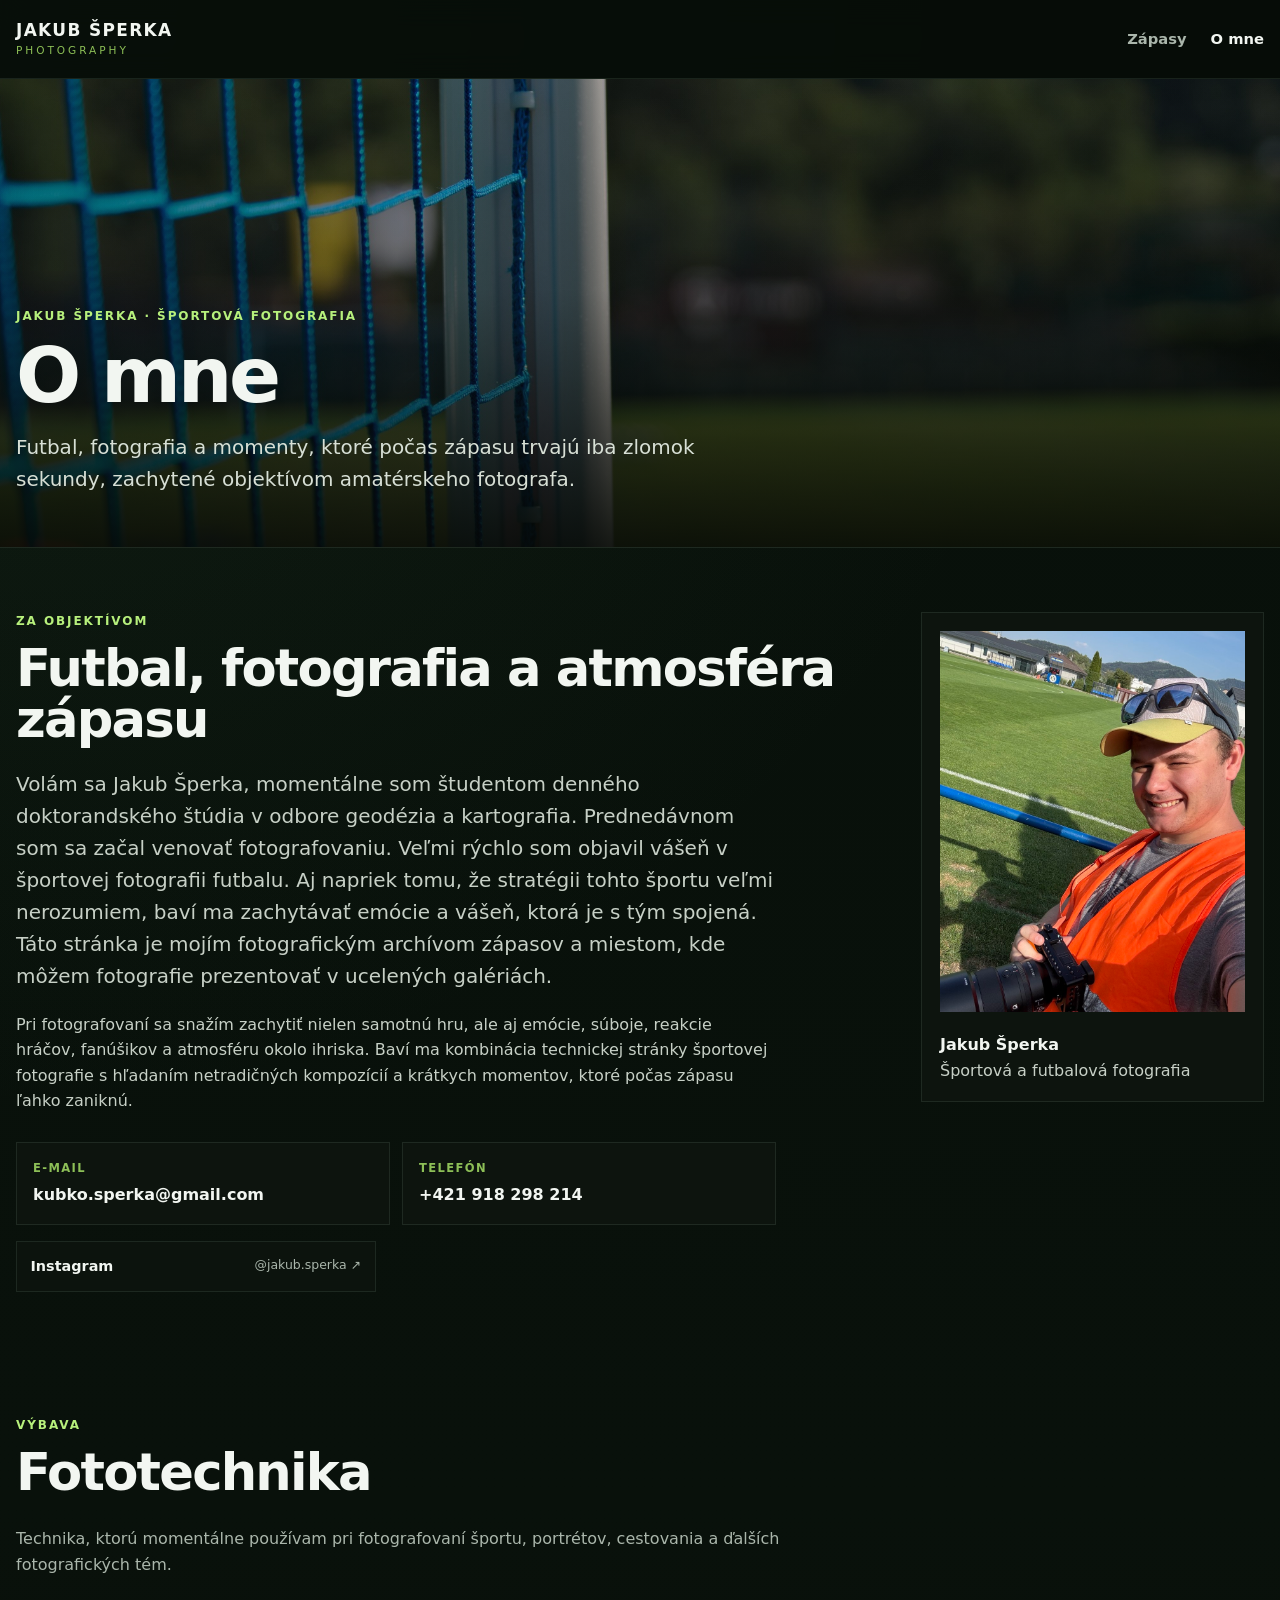
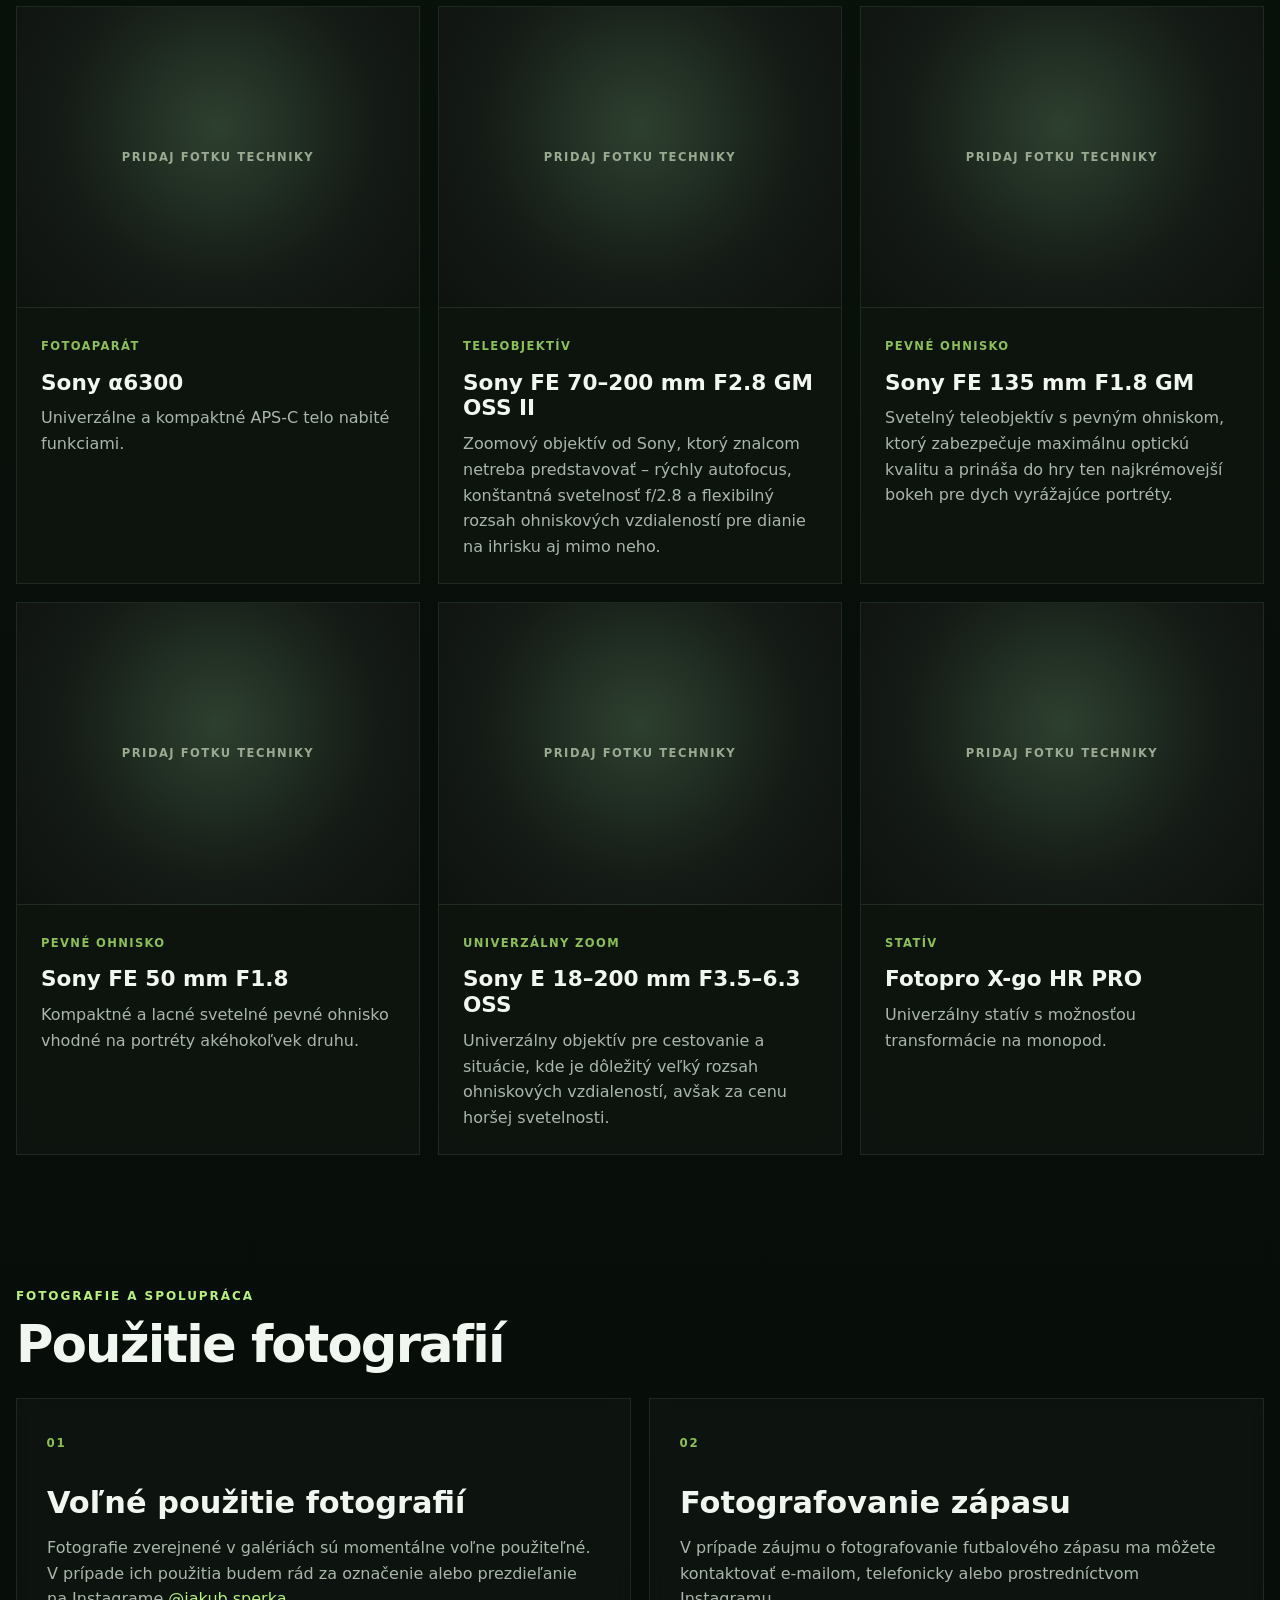
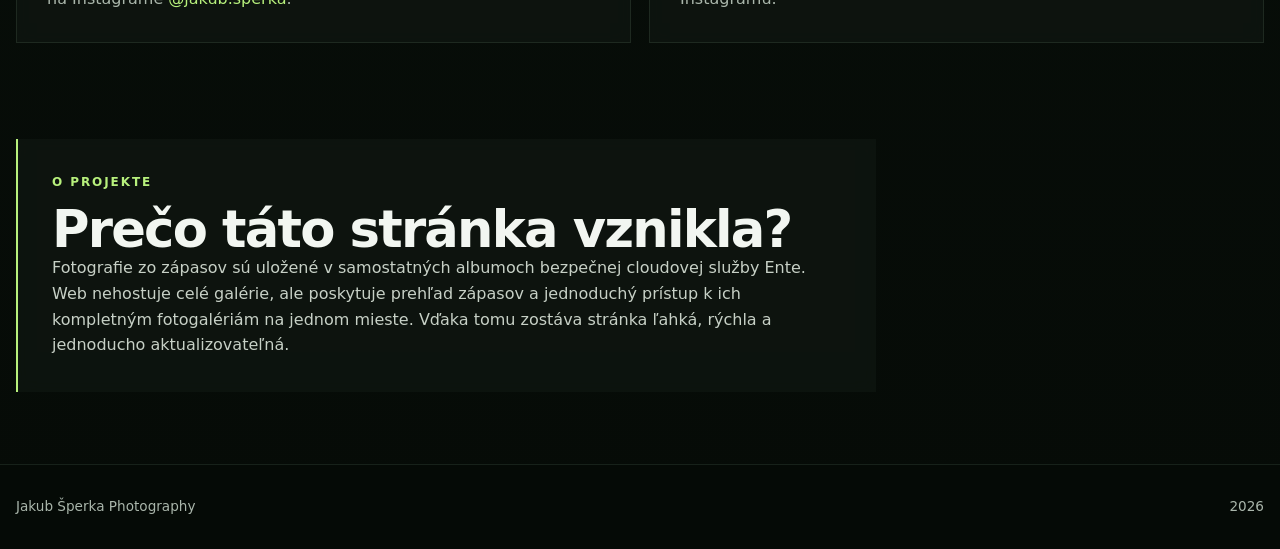
==== about.html @ 07f330fa "Add files via upload" ====
<!DOCTYPE html>
<html lang="sk">
<head>
  <meta charset="UTF-8">
  <meta name="viewport" content="width=device-width, initial-scale=1.0">
  <meta name="description" content="O Jakubovi Šperkovi, športovej fotografii a používanej fototechnike.">
  <title>O mne | Jakub Šperka Photography</title>
  <link rel="stylesheet" href="css/style.css">
</head>
<body>
  <header class="site-header">
    <div class="container nav-wrap">
      <a class="brand" href="index.html" aria-label="Jakub Šperka Photography">
        <span class="brand-main">JAKUB ŠPERKA</span>
        <span class="brand-sub">PHOTOGRAPHY</span>
      </a>

      <nav class="nav">
        <a href="index.html">Zápasy</a>
        <a href="about.html" class="active">O mne</a>
      </nav>
    </div>
  </header>

  <main>
    <section class="about-banner">
      <div class="about-banner-image"></div>
      <div class="about-banner-overlay">
        <div class="container about-banner-content">
          <p class="eyebrow">Jakub Šperka · športová fotografia</p>
          <h1>O mne</h1>
          <p class="hero-text">
            Futbal, fotografia a momenty, ktoré počas zápasu trvajú iba zlomok sekundy,
            zachytené objektívom amatérskeho fotografa.
          </p>
        </div>
      </div>
    </section>

    <section class="container about-content">
      <div class="about-hero">
        <div>
          <p class="eyebrow">Za objektívom</p>
          <h2>Futbal, fotografia a atmosféra zápasu</h2>

          <p class="lead">
            Volám sa Jakub Šperka, momentálne som študentom denného doktorandského štúdia
            v odbore geodézia a kartografia. Prednedávnom som sa začal venovať fotografovaniu.
            Veľmi rýchlo som objavil vášeň v športovej fotografii futbalu. Aj napriek tomu,
            že stratégii tohto športu veľmi nerozumiem, baví ma zachytávať emócie a vášeň,
            ktorá je s tým spojená. Táto stránka je mojím fotografickým archívom zápasov
            a miestom, kde môžem fotografie prezentovať v ucelených galériách.
          </p>

          <p>
            Pri fotografovaní sa snažím zachytiť nielen samotnú hru, ale aj emócie,
            súboje, reakcie hráčov, fanúšikov a atmosféru okolo ihriska. Baví ma
            kombinácia technickej stránky športovej fotografie s hľadaním netradičných
            kompozícií a krátkych momentov, ktoré počas zápasu ľahko zaniknú.
          </p>

          <div class="contact-actions">
            <a class="contact-item contact-link" href="mailto:kubko.sperka@gmail.com">
              <span class="contact-label">E-mail</span>
              <span class="contact-value">kubko.sperka@gmail.com</span>
            </a>

            <a class="contact-item contact-link" href="tel:+421918298214">
              <span class="contact-label">Telefón</span>
              <span class="contact-value">+421 918 298 214</span>
            </a>
          </div>

          <div class="social-links social-links-single" aria-label="Sociálne siete">
            <a href="https://www.instagram.com/jakub.sperka"
               class="social-link"
               target="_blank"
               rel="noopener noreferrer">
              Instagram
              <span>@jakub.sperka ↗</span>
            </a>
          </div>
        </div>

        <aside class="profile-card">
          <div class="profile-photo">
            <img src="images/profile/jakub-sperka.jpg" alt="Jakub Šperka" loading="lazy">
          </div>
          <div>
            <strong>Jakub Šperka</strong>
            <p>Športová a futbalová fotografia</p>
          </div>
        </aside>
      </div>
    </section>

    <section class="container about-section">
      <div class="section-heading">
        <div>
          <p class="eyebrow">Výbava</p>
          <h2>Fototechnika</h2>
        </div>
      </div>

      <p class="section-intro">
        Technika, ktorú momentálne používam pri fotografovaní športu,
        portrétov, cestovania a ďalších fotografických tém.
      </p>

      <div class="gear-grid">
        <article class="gear-card">
          <div class="gear-image">
            <img src="images/gear/sony-a6300.jpg" alt="Sony α6300" loading="lazy"
                 onerror="this.style.display='none'; this.nextElementSibling.hidden=false;">
            <span class="gear-image-placeholder" hidden>Pridaj fotku techniky</span>
          </div>
          <div class="gear-content">
            <span class="gear-type">Fotoaparát</span>
            <h3>Sony α6300</h3>
            <p>Univerzálne a kompaktné APS-C telo nabité funkciami.</p>
          </div>
        </article>

        <article class="gear-card">
          <div class="gear-image">
            <img src="images/gear/sony-70-200-gm2.jpg" alt="Sony FE 70–200 mm F2.8 GM OSS II" loading="lazy"
                 onerror="this.style.display='none'; this.nextElementSibling.hidden=false;">
            <span class="gear-image-placeholder" hidden>Pridaj fotku techniky</span>
          </div>
          <div class="gear-content">
            <span class="gear-type">Teleobjektív</span>
            <h3>Sony FE 70–200 mm F2.8 GM OSS II</h3>
            <p>
              Zoomový objektív od Sony, ktorý znalcom netreba predstavovať – rýchly autofocus,
              konštantná svetelnosť f/2.8 a flexibilný rozsah ohniskových vzdialeností
              pre dianie na ihrisku aj mimo neho.
            </p>
          </div>
        </article>

        <article class="gear-card">
          <div class="gear-image">
            <img src="images/gear/sony-135-gm.jpg" alt="Sony FE 135 mm F1.8 GM" loading="lazy"
                 onerror="this.style.display='none'; this.nextElementSibling.hidden=false;">
            <span class="gear-image-placeholder" hidden>Pridaj fotku techniky</span>
          </div>
          <div class="gear-content">
            <span class="gear-type">Pevné ohnisko</span>
            <h3>Sony FE 135 mm F1.8 GM</h3>
            <p>
              Svetelný teleobjektív s pevným ohniskom, ktorý zabezpečuje maximálnu optickú
              kvalitu a prináša do hry ten najkrémovejší bokeh pre dych vyrážajúce portréty.
            </p>
          </div>
        </article>

        <article class="gear-card">
          <div class="gear-image">
            <img src="images/gear/sony-50-f18.jpg" alt="Sony FE 50 mm F1.8" loading="lazy"
                 onerror="this.style.display='none'; this.nextElementSibling.hidden=false;">
            <span class="gear-image-placeholder" hidden>Pridaj fotku techniky</span>
          </div>
          <div class="gear-content">
            <span class="gear-type">Pevné ohnisko</span>
            <h3>Sony FE 50 mm F1.8</h3>
            <p>Kompaktné a lacné svetelné pevné ohnisko vhodné na portréty akéhokoľvek druhu.</p>
          </div>
        </article>

        <article class="gear-card">
          <div class="gear-image">
            <img src="images/gear/sony-18-200.jpg" alt="Sony E 18–200 mm F3.5–6.3 OSS" loading="lazy"
                 onerror="this.style.display='none'; this.nextElementSibling.hidden=false;">
            <span class="gear-image-placeholder" hidden>Pridaj fotku techniky</span>
          </div>
          <div class="gear-content">
            <span class="gear-type">Univerzálny zoom</span>
            <h3>Sony E 18–200 mm F3.5–6.3 OSS</h3>
            <p>
              Univerzálny objektív pre cestovanie a situácie, kde je dôležitý veľký rozsah
              ohniskových vzdialeností, avšak za cenu horšej svetelnosti.
            </p>
          </div>
        </article>

        <article class="gear-card">
          <div class="gear-image">
            <img src="images/gear/tripod.jpg" alt="Fotopro X-go HR PRO" loading="lazy"
                 onerror="this.style.display='none'; this.nextElementSibling.hidden=false;">
            <span class="gear-image-placeholder" hidden>Pridaj fotku techniky</span>
          </div>
          <div class="gear-content">
            <span class="gear-type">Statív</span>
            <h3>Fotopro X-go HR PRO</h3>
            <p>Univerzálny statív s možnosťou transformácie na monopod.</p>
          </div>
        </article>
      </div>
    </section>

    <section class="container about-section">
      <div class="section-heading">
        <div>
          <p class="eyebrow">Fotografie a spolupráca</p>
          <h2>Použitie fotografií</h2>
        </div>
      </div>

      <div class="info-grid">
        <article class="info-card">
          <span class="info-number">01</span>
          <h3>Voľné použitie fotografií</h3>
          <p>
            Fotografie zverejnené v galériách sú momentálne voľne použiteľné.
            V prípade ich použitia budem rád za označenie alebo prezdieľanie
            na Instagrame <a href="https://www.instagram.com/jakub.sperka"
            target="_blank" rel="noopener noreferrer">@jakub.sperka</a>.
          </p>
        </article>

        <article class="info-card">
          <span class="info-number">02</span>
          <h3>Fotografovanie zápasu</h3>
          <p>
            V prípade záujmu o fotografovanie futbalového zápasu ma môžete
            kontaktovať e-mailom, telefonicky alebo prostredníctvom Instagramu.
          </p>
        </article>
      </div>
    </section>

    <section class="container about-section">
      <div class="text-panel">
        <p class="eyebrow">O projekte</p>
        <h2>Prečo táto stránka vznikla?</h2>
        <p>
          Fotografie zo zápasov sú uložené v samostatných albumoch bezpečnej cloudovej
          služby Ente. Web nehostuje celé galérie, ale poskytuje prehľad zápasov
          a jednoduchý prístup k ich kompletným fotogalériám na jednom mieste.
          Vďaka tomu zostáva stránka ľahká, rýchla a jednoducho aktualizovateľná.
        </p>
      </div>
    </section>
  </main>

  <footer class="site-footer">
    <div class="container footer-inner">
      <span>Jakub Šperka Photography</span>
      <span id="footer-year"></span>
    </div>
  </footer>

  <script>
    document.getElementById("footer-year").textContent = new Date().getFullYear();
  </script>
</body>
</html>
---- css/style.css ----
* {
  box-sizing: border-box;
}

:root {
  --bg: #08100a;
  --bg-deep: #060b07;
  --panel: rgba(14, 21, 16, 0.86);
  --panel-2: rgba(20, 29, 22, 0.92);
  --text: #f2f6f1;
  --muted: #aab6ab;
  --line: rgba(110, 138, 115, 0.18);
  --accent: #b7f07c;
  --accent-soft: #8dbf57;
  --accent-deep: #6f9348;
  --max-width: 1320px;
}

html {
  scroll-behavior: smooth;
}

body {
  margin: 0;
  background:
    radial-gradient(circle at top left, rgba(61, 108, 73, 0.16), transparent 28%),
    linear-gradient(180deg, var(--bg) 0%, #09110b 40%, var(--bg-deep) 100%);
  color: var(--text);
  font-family: Inter, ui-sans-serif, system-ui, -apple-system, BlinkMacSystemFont, "Segoe UI", sans-serif;
  line-height: 1.6;
  overflow-x: hidden;
}

a {
  color: inherit;
}

img {
  max-width: 100%;
  display: block;
}

code {
  padding: 0.08em 0.35em;
  border: 1px solid var(--line);
  border-radius: 4px;
  background: var(--panel-2);
  color: #deebdd;
}

.container {
  width: min(calc(100% - 32px), var(--max-width));
  margin-inline: auto;
}

.site-header {
  position: sticky;
  top: 0;
  z-index: 30;
  background: rgba(7, 12, 8, 0.84);
  backdrop-filter: blur(14px);
  border-bottom: 1px solid var(--line);
}

.nav-wrap {
  min-height: 78px;
  display: flex;
  align-items: center;
  justify-content: space-between;
  gap: 24px;
}

.brand {
  display: inline-flex;
  flex-direction: column;
  text-decoration: none;
  line-height: 1;
}

.brand-main {
  font-weight: 800;
  font-size: 1.06rem;
  letter-spacing: 0.08em;
}

.brand-sub {
  margin-top: 6px;
  color: var(--accent-soft);
  font-size: 0.66rem;
  letter-spacing: 0.28em;
}

.nav {
  display: flex;
  gap: 24px;
}

.nav a {
  color: var(--muted);
  text-decoration: none;
  font-size: 0.92rem;
  font-weight: 600;
}

.nav a:hover,
.nav a.active {
  color: var(--text);
}

.hero-banner {
  position: relative;
  width: 100%;
  min-height: clamp(430px, 66vh, 760px);
  overflow: hidden;
  border-bottom: 1px solid var(--line);
  background: #0c130d;
}

.hero-banner-image {
  position: absolute;
  inset: 0;
  background-image:
    linear-gradient(180deg, rgba(6, 11, 7, 0.35), rgba(6, 11, 7, 0.35)),
    url("../images/site/hero-football.jpg");
  background-size: cover;
  background-position: center center;
  transform: scale(1.02);
}

.hero-banner-overlay {
  position: relative;
  z-index: 1;
  min-height: clamp(430px, 66vh, 760px);
  display: flex;
  align-items: end;
  background:
    linear-gradient(180deg, rgba(5, 8, 5, 0.12) 0%, rgba(5, 8, 5, 0.25) 44%, rgba(5, 8, 5, 0.88) 100%);
}

.hero-banner-content {
  padding: 90px 0 64px;
}

.eyebrow {
  margin: 0 0 12px;
  color: var(--accent);
  text-transform: uppercase;
  letter-spacing: 0.16em;
  font-size: 0.75rem;
  font-weight: 700;
}

h1,
h2,
h3,
p {
  margin-top: 0;
}

h1 {
  margin-bottom: 22px;
  font-size: clamp(2.8rem, 6vw, 6.5rem);
  line-height: 0.98;
  letter-spacing: -0.045em;
}

h2 {
  margin-bottom: 0;
  font-size: clamp(2rem, 4vw, 3.5rem);
  line-height: 1;
  letter-spacing: -0.035em;
}

h3 {
  margin-bottom: 10px;
  font-size: 1.35rem;
  line-height: 1.2;
}

.hero-text,
.lead {
  max-width: 760px;
  color: #d7dfd5;
  font-size: clamp(1.05rem, 2vw, 1.25rem);
}

.matches-section {
  padding-top: 24px;
}

.section-heading {
  margin: 36px 0 28px;
  display: flex;
  align-items: end;
  justify-content: space-between;
  gap: 24px;
}

.section-intro {
  max-width: 780px;
  margin-bottom: 28px;
  color: var(--muted);
}

.filters {
  margin-bottom: 18px;
  padding: 18px;
  display: grid;
  grid-template-columns: repeat(3, minmax(0, 1fr)) auto;
  gap: 12px;
  align-items: end;
  border: 1px solid var(--line);
  background: var(--panel);
  backdrop-filter: blur(8px);
}

.filter-field {
  display: grid;
  gap: 7px;
  color: var(--muted);
  font-size: 0.78rem;
  font-weight: 600;
}

.filter-field select {
  width: 100%;
  min-width: 0;
  padding: 11px 12px;
  border: 1px solid var(--line);
  border-radius: 6px;
  background: rgba(9, 14, 10, 0.85);
  color: var(--text);
}

.filter-reset {
  min-height: 44px;
  padding: 10px 16px;
  border: 1px solid rgba(183, 240, 124, 0.20);
  border-radius: 6px;
  background: rgba(183, 240, 124, 0.06);
  color: var(--text);
  cursor: pointer;
  font-weight: 700;
}

.filter-reset:hover {
  background: rgba(183, 240, 124, 0.12);
}

.results-meta {
  min-height: 26px;
  margin-bottom: 12px;
  color: var(--muted);
  font-size: 0.84rem;
}

.matches-grid {
  display: grid;
  grid-template-columns: repeat(2, minmax(0, 1fr));
  gap: 28px;
  padding-bottom: 72px;
}

.match-card {
  overflow: hidden;
  background: var(--panel);
  border: 1px solid var(--line);
  backdrop-filter: blur(8px);
  box-shadow: 0 10px 32px rgba(0, 0, 0, 0.14);
}

.match-cover {
  position: relative;
  aspect-ratio: 16 / 9;
  overflow: hidden;
  background:
    linear-gradient(145deg, rgba(183,240,124,0.08), rgba(255,255,255,0)),
    #141b15;
}

.match-cover::after {
  content: "";
  position: absolute;
  inset: auto 0 0 0;
  height: 40%;
  background: linear-gradient(180deg, rgba(5, 8, 5, 0), rgba(5, 8, 5, 0.30));
}

.match-cover img {
  width: 100%;
  height: 100%;
  object-fit: cover;
  transition: transform 300ms ease;
}

.match-card:hover .match-cover img {
  transform: scale(1.02);
}

.cover-fallback {
  width: 100%;
  height: 100%;
  display: grid;
  place-items: center;
  color: #7b8c7a;
  font-size: 0.8rem;
  letter-spacing: 0.16em;
  text-transform: uppercase;
}

.match-card-body {
  padding: 22px;
}

.match-card-topline {
  margin-bottom: 8px;
  display: flex;
  flex-wrap: wrap;
  gap: 8px 14px;
  color: var(--accent-soft);
  font-size: 0.8rem;
  text-transform: uppercase;
  letter-spacing: 0.08em;
}

.match-card h3 {
  font-size: clamp(1.35rem, 2.5vw, 2rem);
}

.match-score {
  color: #dfebd6;
}

.match-button {
  margin-top: 14px;
  display: inline-flex;
  align-items: center;
  gap: 8px;
  color: var(--accent);
  text-decoration: none;
  font-weight: 700;
}

.match-button:hover {
  text-decoration: underline;
}

.empty-state {
  padding: 40px 0 80px;
  color: var(--muted);
}

.match-page {
  min-height: calc(100vh - 160px);
}

.match-header {
  padding: 64px 0 34px;
}

.back-link {
  display: inline-block;
  margin-bottom: 34px;
  color: var(--muted);
  text-decoration: none;
}

.back-link:hover {
  color: var(--text);
}

.match-meta {
  margin-bottom: 10px;
  color: var(--accent-soft);
  text-transform: uppercase;
  letter-spacing: 0.12em;
  font-size: 0.78rem;
  font-weight: 700;
}

.match-header h1 {
  max-width: 1050px;
  font-size: clamp(2.3rem, 6vw, 5.2rem);
}

.match-details {
  color: var(--muted);
}

.gallery-wrap {
  margin-bottom: 72px;
  width: 100%;
  height: min(78vh, 900px);
  min-height: 600px;
  overflow: hidden;
  border: 1px solid var(--line);
  background: var(--panel);
  backdrop-filter: blur(8px);
}

.gallery-wrap iframe {
  width: 100%;
  height: 100%;
  border: 0;
}


.about-banner {
  position: relative;
  width: 100%;
  min-height: clamp(360px, 52vh, 620px);
  overflow: hidden;
  border-bottom: 1px solid var(--line);
  background: #0c130d;
}

.about-banner-image {
  position: absolute;
  inset: 0;
  background-image:
    linear-gradient(180deg, rgba(6, 11, 7, 0.28), rgba(6, 11, 7, 0.36)),
    url("../images/site/bg-goal.jpg");
  background-size: cover;
  background-position: center 46%;
  transform: scale(1.01);
}

.about-banner-overlay {
  position: relative;
  z-index: 1;
  min-height: clamp(360px, 52vh, 620px);
  display: flex;
  align-items: end;
  background:
    linear-gradient(
      180deg,
      rgba(5, 8, 5, 0.06) 0%,
      rgba(5, 8, 5, 0.20) 45%,
      rgba(5, 8, 5, 0.88) 100%
    );
}

.about-banner-content {
  padding: 72px 0 52px;
}

.about-banner-content h1 {
  max-width: 900px;
  margin-bottom: 18px;
}

.about-banner-content .hero-text {
  max-width: 720px;
  margin-bottom: 0;
}

.about-content {
  padding-top: 64px;
}

.about-hero {
  padding: 0 0 64px;
  display: grid;
  grid-template-columns: minmax(0, 1.7fr) minmax(280px, 0.7fr);
  gap: 72px;
  align-items: start;
}

.about-hero h1 {
  max-width: 950px;
}

.about-hero h2 {
  margin-bottom: 22px;
}

.about-hero p:not(.eyebrow) {
  max-width: 760px;
  color: #c7d0c6;
}

.profile-card {
  padding: 18px;
  border: 1px solid var(--line);
  background: var(--panel);
  backdrop-filter: blur(8px);
}

.profile-photo {
  position: relative;
  margin-bottom: 20px;
  aspect-ratio: 4 / 5;
  overflow: hidden;
  background: var(--panel-2);
}

.profile-photo img {
  width: 100%;
  height: 100%;
  object-fit: cover;
  object-position: center 46%;
}

.profile-placeholder {
  width: 100%;
  height: 100%;
  display: grid;
  place-items: center;
  color: #7d897c;
  font-size: 3rem;
  font-weight: 800;
  letter-spacing: -0.05em;
}

.profile-card p {
  margin-bottom: 0;
  color: var(--muted);
}

.contact-actions {
  margin: 28px 0 16px;
  display: grid;
  grid-template-columns: repeat(2, minmax(0, 1fr));
  gap: 12px;
  max-width: 760px;
}

.contact-item {
  padding: 16px;
  border: 1px solid var(--line);
  background: var(--panel);
  backdrop-filter: blur(8px);
}

.contact-label,
.contact-value {
  display: block;
}

.contact-label {
  margin-bottom: 5px;
  color: var(--accent-soft);
  font-size: 0.72rem;
  text-transform: uppercase;
  letter-spacing: 0.12em;
  font-weight: 700;
}

.contact-value {
  font-weight: 700;
}

.social-links {
  max-width: 760px;
  display: grid;
  grid-template-columns: repeat(3, minmax(0, 1fr));
  gap: 10px;
}

.social-link {
  padding: 13px 14px;
  display: flex;
  justify-content: space-between;
  gap: 10px;
  border: 1px solid var(--line);
  background: rgba(14, 21, 16, 0.74);
  color: var(--text);
  text-decoration: none;
  font-weight: 700;
  font-size: 0.9rem;
  backdrop-filter: blur(8px);
}

.social-link span {
  color: var(--muted);
  font-size: 0.78rem;
  font-weight: 500;
}

.social-link:hover {
  background: rgba(18, 28, 20, 0.9);
}

.placeholder-link {
  cursor: default;
}

.about-section {
  padding: 24px 0 72px;
}

.gear-grid {
  display: grid;
  grid-template-columns: repeat(3, minmax(0, 1fr));
  gap: 18px;
}

.gear-card {
  overflow: hidden;
  border: 1px solid var(--line);
  background: var(--panel);
  backdrop-filter: blur(8px);
}

.gear-image {
  position: relative;
  aspect-ratio: 4 / 3;
  display: grid;
  place-items: center;
  overflow: hidden;
  background:
    radial-gradient(circle at 50% 40%, rgba(48, 68, 50, 0.92) 0, rgba(20, 26, 21, 1) 60%, rgba(14, 18, 15, 1) 100%);
  border-bottom: 1px solid var(--line);
}

.gear-image img {
  width: 100%;
  height: 100%;
  object-fit: cover;
}

.gear-image-placeholder {
  padding: 20px;
  color: #9aaa92;
  text-align: center;
  text-transform: uppercase;
  letter-spacing: 0.13em;
  font-size: 0.72rem;
  font-weight: 700;
}

.gear-content {
  padding: 24px;
}

.gear-card p {
  margin-bottom: 0;
  color: var(--muted);
}

.gear-type {
  display: inline-block;
  margin-bottom: 14px;
  color: var(--accent-soft);
  text-transform: uppercase;
  letter-spacing: 0.12em;
  font-size: 0.72rem;
  font-weight: 700;
}

.text-panel {
  max-width: 860px;
  padding: 34px;
  border-left: 2px solid var(--accent);
  background: var(--panel);
  backdrop-filter: blur(8px);
}

.text-panel p:last-child {
  margin-bottom: 0;
  color: #c7d0c6;
}

.site-footer {
  border-top: 1px solid var(--line);
  color: var(--muted);
  font-size: 0.85rem;
  background: rgba(6, 10, 7, 0.6);
  backdrop-filter: blur(8px);
}

.footer-inner {
  min-height: 84px;
  display: flex;
  justify-content: space-between;
  align-items: center;
  gap: 20px;
}

@media (max-width: 1050px) {
  .filters {
    grid-template-columns: repeat(2, minmax(0, 1fr));
  }

  .gear-grid {
    grid-template-columns: repeat(2, minmax(0, 1fr));
  }
}

@media (max-width: 820px) {
  .about-banner-content {
    padding: 58px 0 42px;
  }

  .about-banner-image {
    background-position: 42% center;
  }
  .matches-grid,
  .about-hero {
    grid-template-columns: 1fr;
  }

  .about-hero {
    gap: 36px;
  }

  .profile-card {
    max-width: 420px;
  }

  .gallery-wrap {
    min-height: 520px;
    height: 72vh;
  }

  .social-links {
    grid-template-columns: 1fr;
  }

  .hero-banner-content {
    padding: 72px 0 50px;
  }
}

@media (max-width: 620px) {
  .filters,
  .gear-grid,
  .contact-actions {
    grid-template-columns: 1fr;
  }
}

@media (max-width: 560px) {
  .about-banner,
  .about-banner-overlay {
    min-height: 360px;
  }

  .about-banner-content {
    padding: 48px 0 36px;
  }
  .container {
    width: min(calc(100% - 24px), var(--max-width));
  }

  .nav-wrap {
    min-height: 68px;
  }

  .brand-main {
    font-size: 0.86rem;
  }

  .brand-sub {
    font-size: 0.56rem;
  }

  .nav {
    gap: 14px;
  }

  .section-heading {
    align-items: stretch;
    flex-direction: column;
  }

  .matches-grid {
    gap: 18px;
  }

  .match-card-body,
  .gear-content,
  .text-panel {
    padding: 20px;
  }

  .gallery-wrap {
    min-height: 440px;
  }

  .hero-banner {
    min-height: 400px;
  }

  .hero-banner-overlay {
    min-height: 400px;
  }

  h1 {
    font-size: clamp(2.4rem, 12vw, 4rem);
  }
}


.contact-link {
  color: inherit;
  text-decoration: none;
  transition: border-color 160ms ease, background 160ms ease, transform 160ms ease;
}

.contact-link:hover {
  border-color: rgba(183, 240, 124, 0.34);
  background: rgba(183, 240, 124, 0.06);
  transform: translateY(-1px);
}

.social-links-single {
  grid-template-columns: minmax(0, 360px);
}

.info-grid {
  display: grid;
  grid-template-columns: repeat(2, minmax(0, 1fr));
  gap: 18px;
}

.info-card {
  position: relative;
  padding: 30px;
  overflow: hidden;
  border: 1px solid var(--line);
  background: var(--panel);
  backdrop-filter: blur(8px);
}

.info-card h3 {
  max-width: 460px;
  margin-bottom: 14px;
  font-size: clamp(1.35rem, 2.4vw, 1.9rem);
}

.info-card p {
  max-width: 620px;
  margin-bottom: 0;
  color: var(--muted);
}

.info-card a {
  color: var(--accent);
  text-decoration: none;
}

.info-card a:hover {
  text-decoration: underline;
}

.info-number {
  display: inline-block;
  margin-bottom: 32px;
  color: var(--accent-soft);
  font-size: 0.74rem;
  font-weight: 800;
  letter-spacing: 0.14em;
}

@media (max-width: 720px) {
  .info-grid {
    grid-template-columns: 1fr;
  }
}
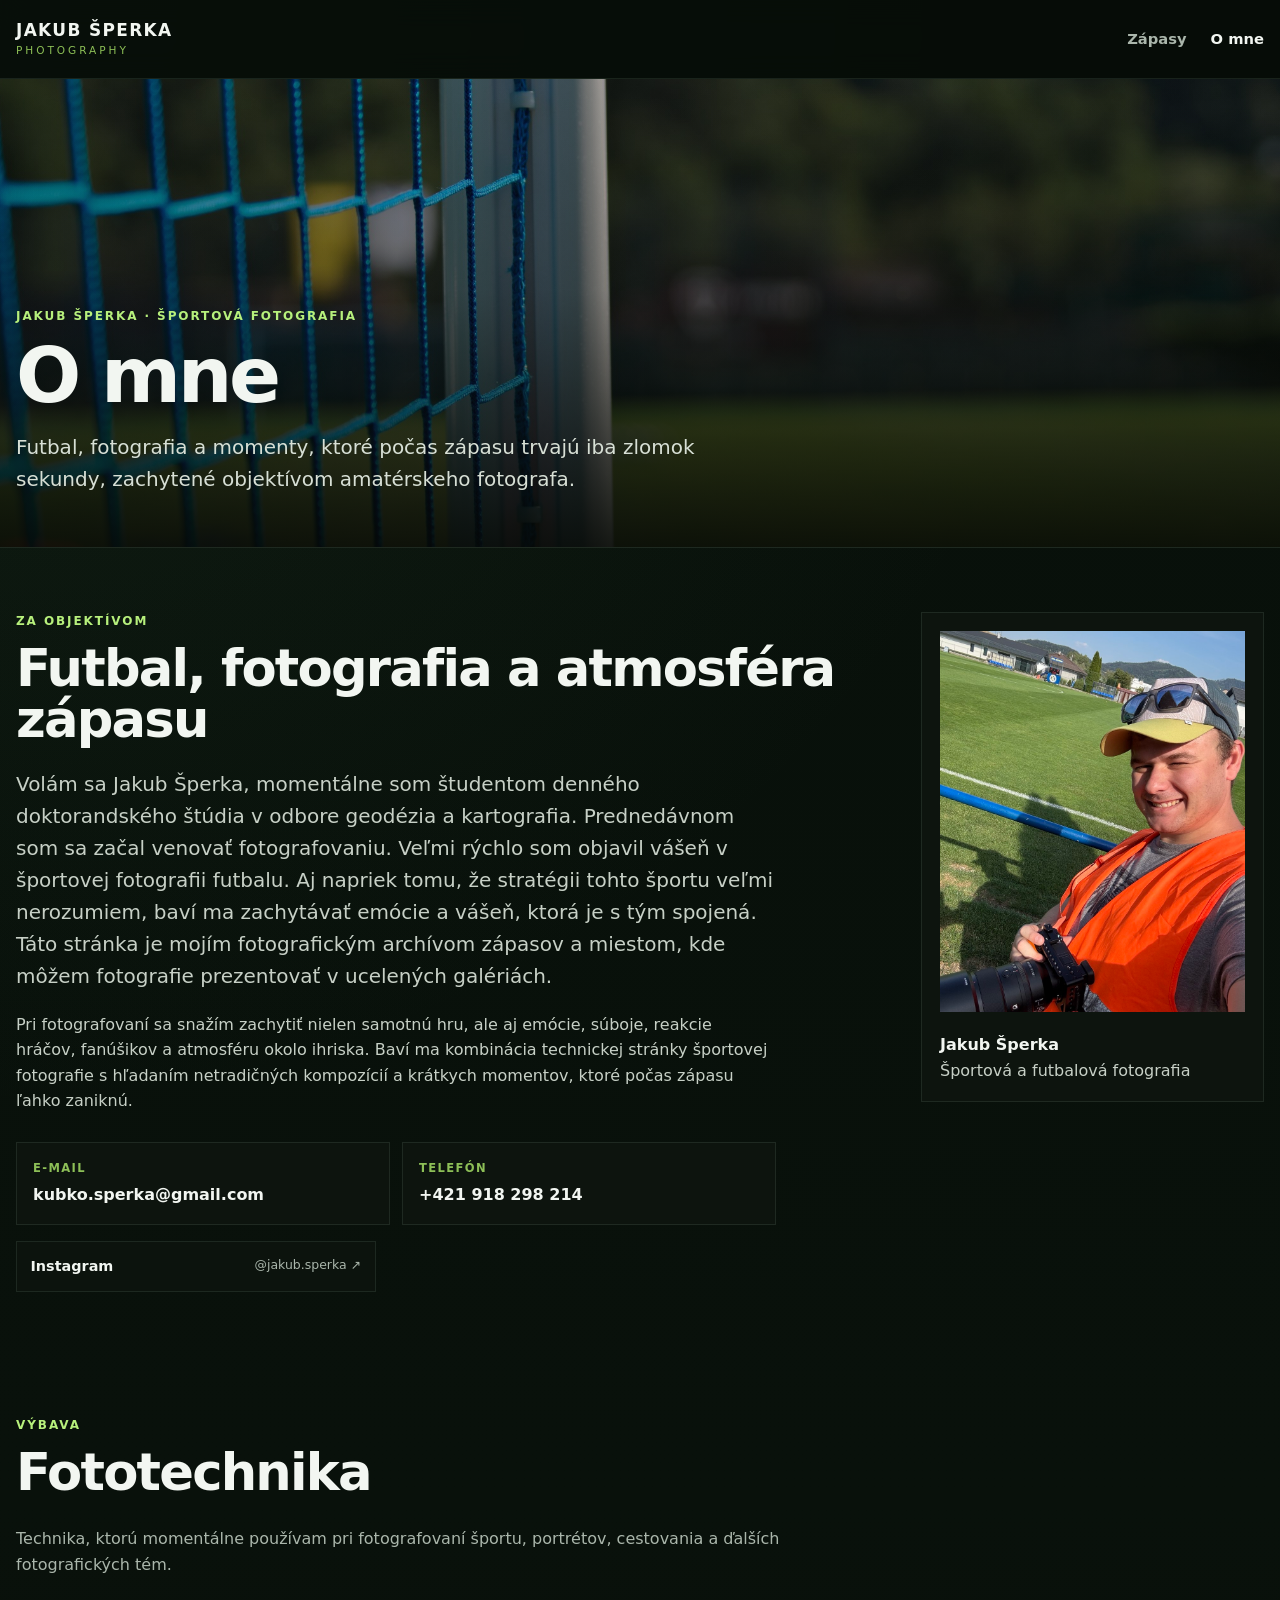
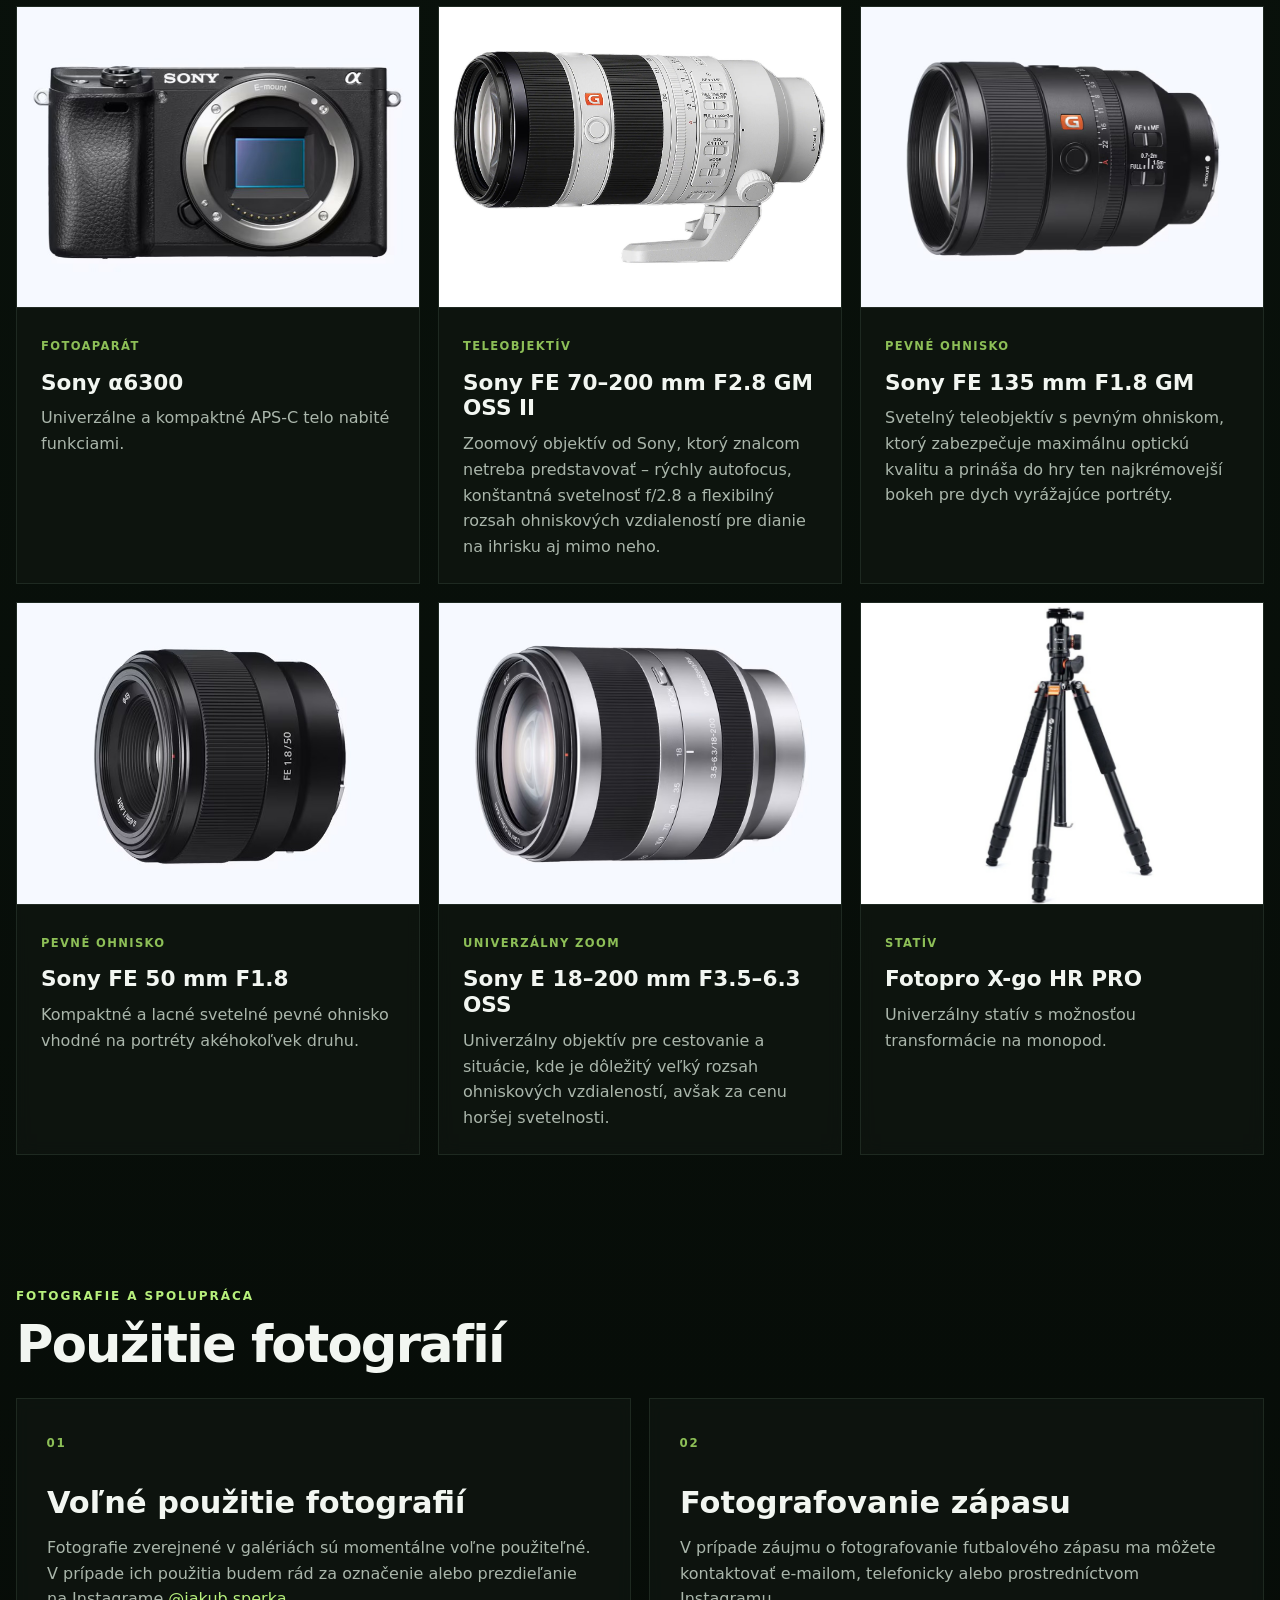
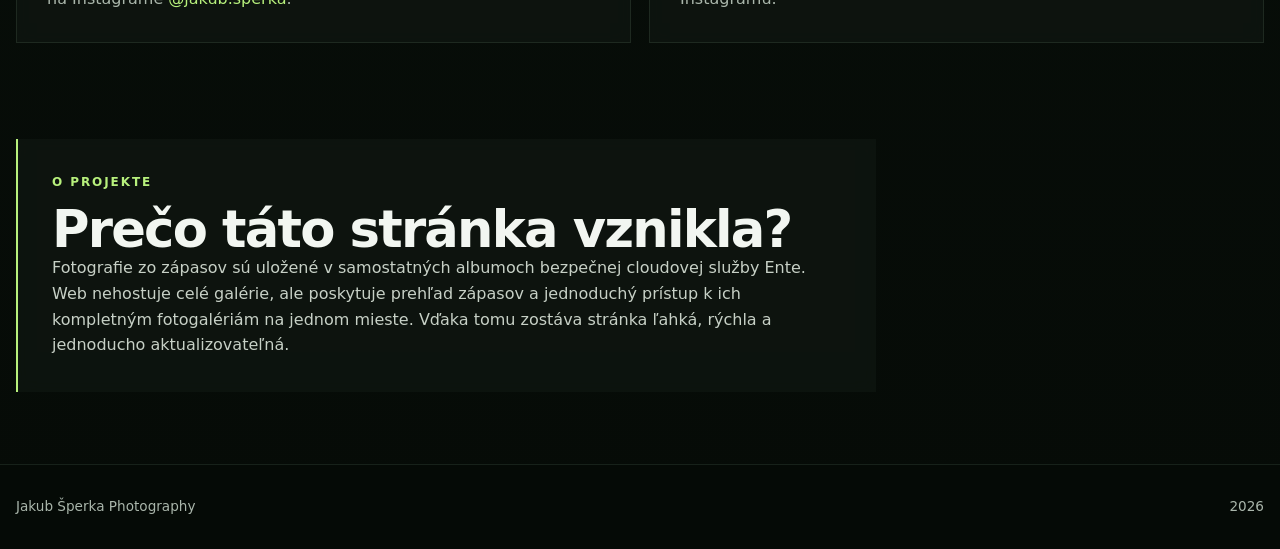
==== commit 7503a21d: "Add files via upload" ====
--- a/about.html
+++ b/about.html
@@ -5,6 +5,10 @@
   <meta name="viewport" content="width=device-width, initial-scale=1.0">
   <meta name="description" content="O Jakubovi Šperkovi, športovej fotografii a používanej fototechnike.">
   <title>O mne | Jakub Šperka Photography</title>
+  <link rel="icon" type="image/png" sizes="32x32" href="images/favicon/favicon-32x32.png">
+  <link rel="icon" type="image/png" sizes="16x16" href="images/favicon/favicon-16x16.png">
+  <link rel="apple-touch-icon" sizes="180x180" href="images/favicon/apple-touch-icon.png">
+  <link rel="shortcut icon" href="images/favicon/favicon.ico">
   <link rel="stylesheet" href="css/style.css">
 </head>
 <body>
--- a/css/style.css
+++ b/css/style.css
@@ -385,6 +385,76 @@
 
 .match-details {
   color: var(--muted);
+}
+
+
+.gallery-actions {
+  margin: 0 0 18px;
+  padding: 18px 20px;
+  display: flex;
+  align-items: center;
+  justify-content: space-between;
+  gap: 24px;
+  border: 1px solid var(--line);
+  background: var(--panel);
+  backdrop-filter: blur(8px);
+}
+
+.gallery-actions-copy {
+  min-width: 0;
+}
+
+.gallery-actions-label {
+  display: block;
+  margin-bottom: 4px;
+  color: var(--accent-soft);
+  font-size: 0.72rem;
+  font-weight: 800;
+  letter-spacing: 0.12em;
+  text-transform: uppercase;
+}
+
+.gallery-actions-copy p {
+  max-width: 760px;
+  margin: 0;
+  color: var(--muted);
+  font-size: 0.92rem;
+}
+
+.ente-album-button {
+  flex: 0 0 auto;
+  padding: 12px 17px;
+  border: 1px solid rgba(183, 240, 124, 0.30);
+  border-radius: 6px;
+  background: rgba(183, 240, 124, 0.10);
+  color: var(--accent);
+  text-decoration: none;
+  font-size: 0.9rem;
+  font-weight: 800;
+  white-space: nowrap;
+  transition:
+    background 160ms ease,
+    border-color 160ms ease,
+    transform 160ms ease;
+}
+
+.ente-album-button:hover {
+  background: rgba(183, 240, 124, 0.17);
+  border-color: rgba(183, 240, 124, 0.46);
+  transform: translateY(-1px);
+}
+
+@media (max-width: 700px) {
+  .gallery-actions {
+    align-items: stretch;
+    flex-direction: column;
+    gap: 14px;
+  }
+
+  .ente-album-button {
+    width: 100%;
+    text-align: center;
+  }
 }
 
 .gallery-wrap {
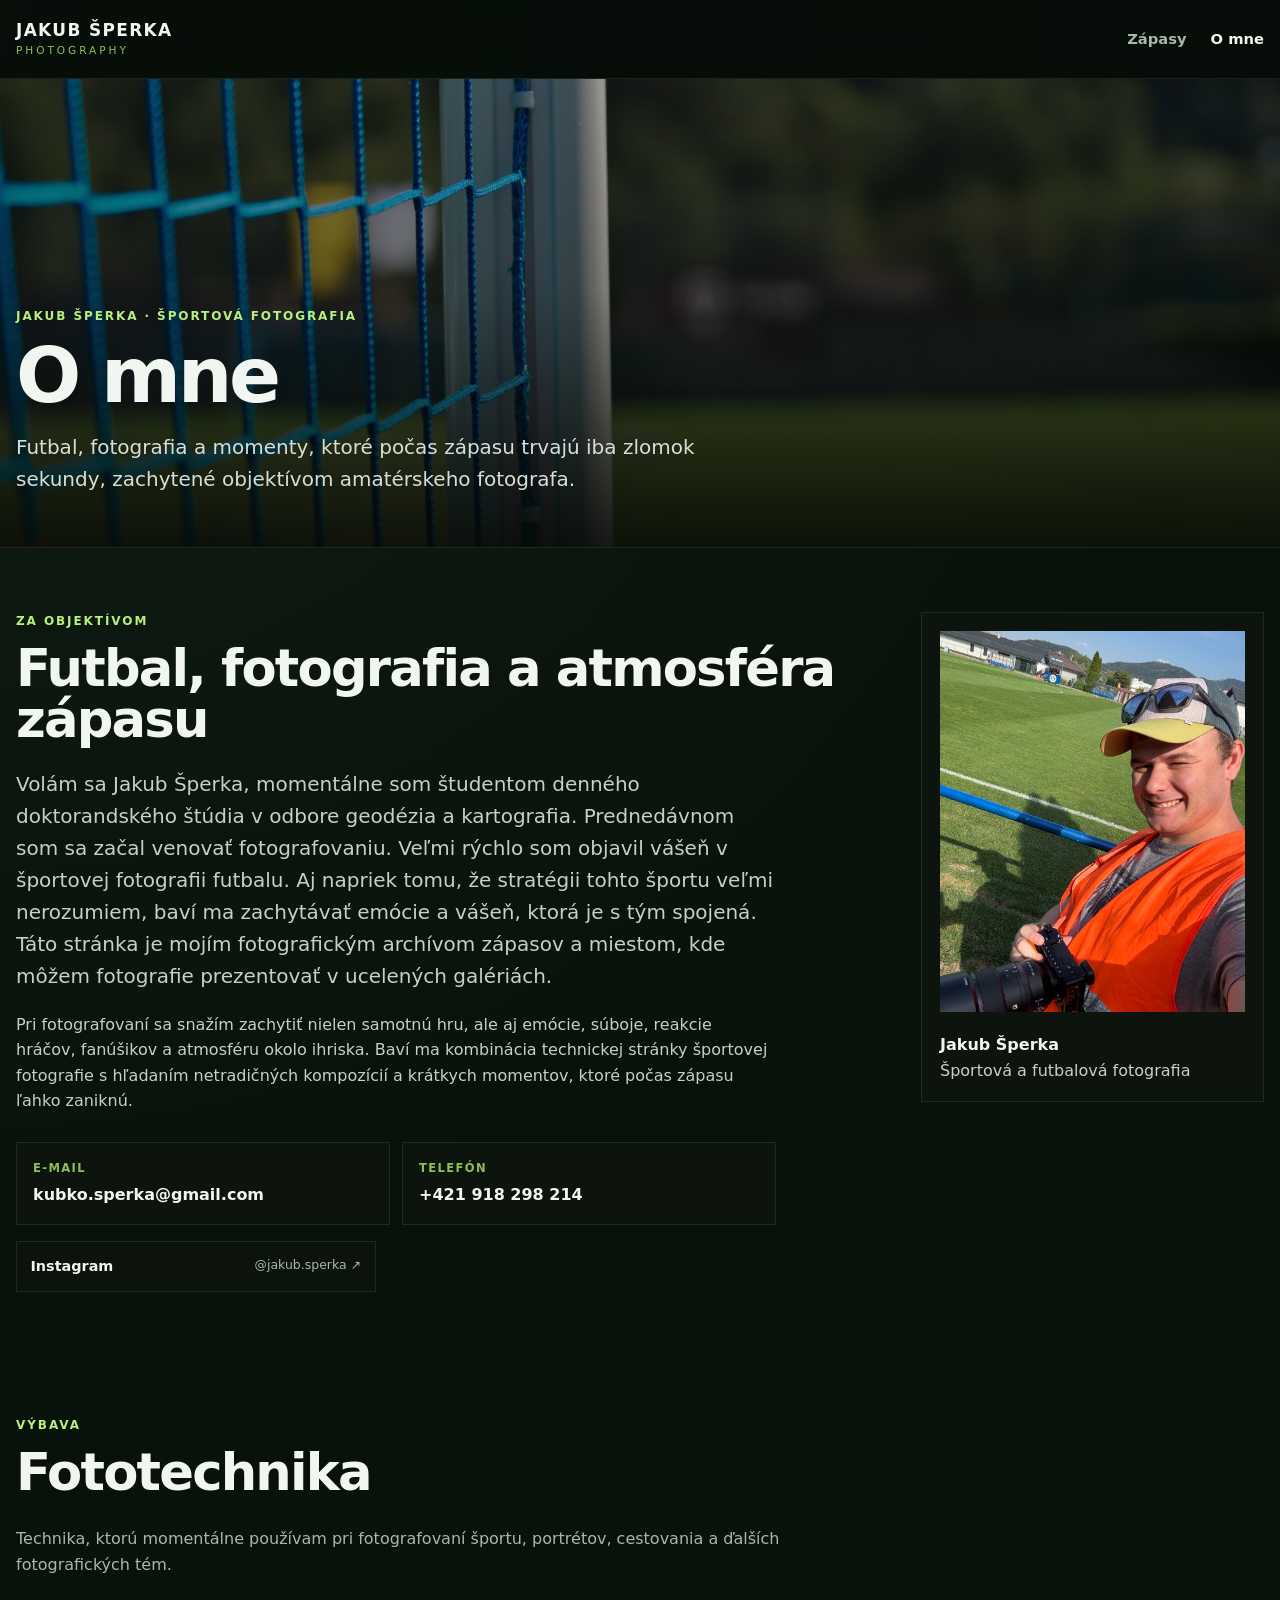
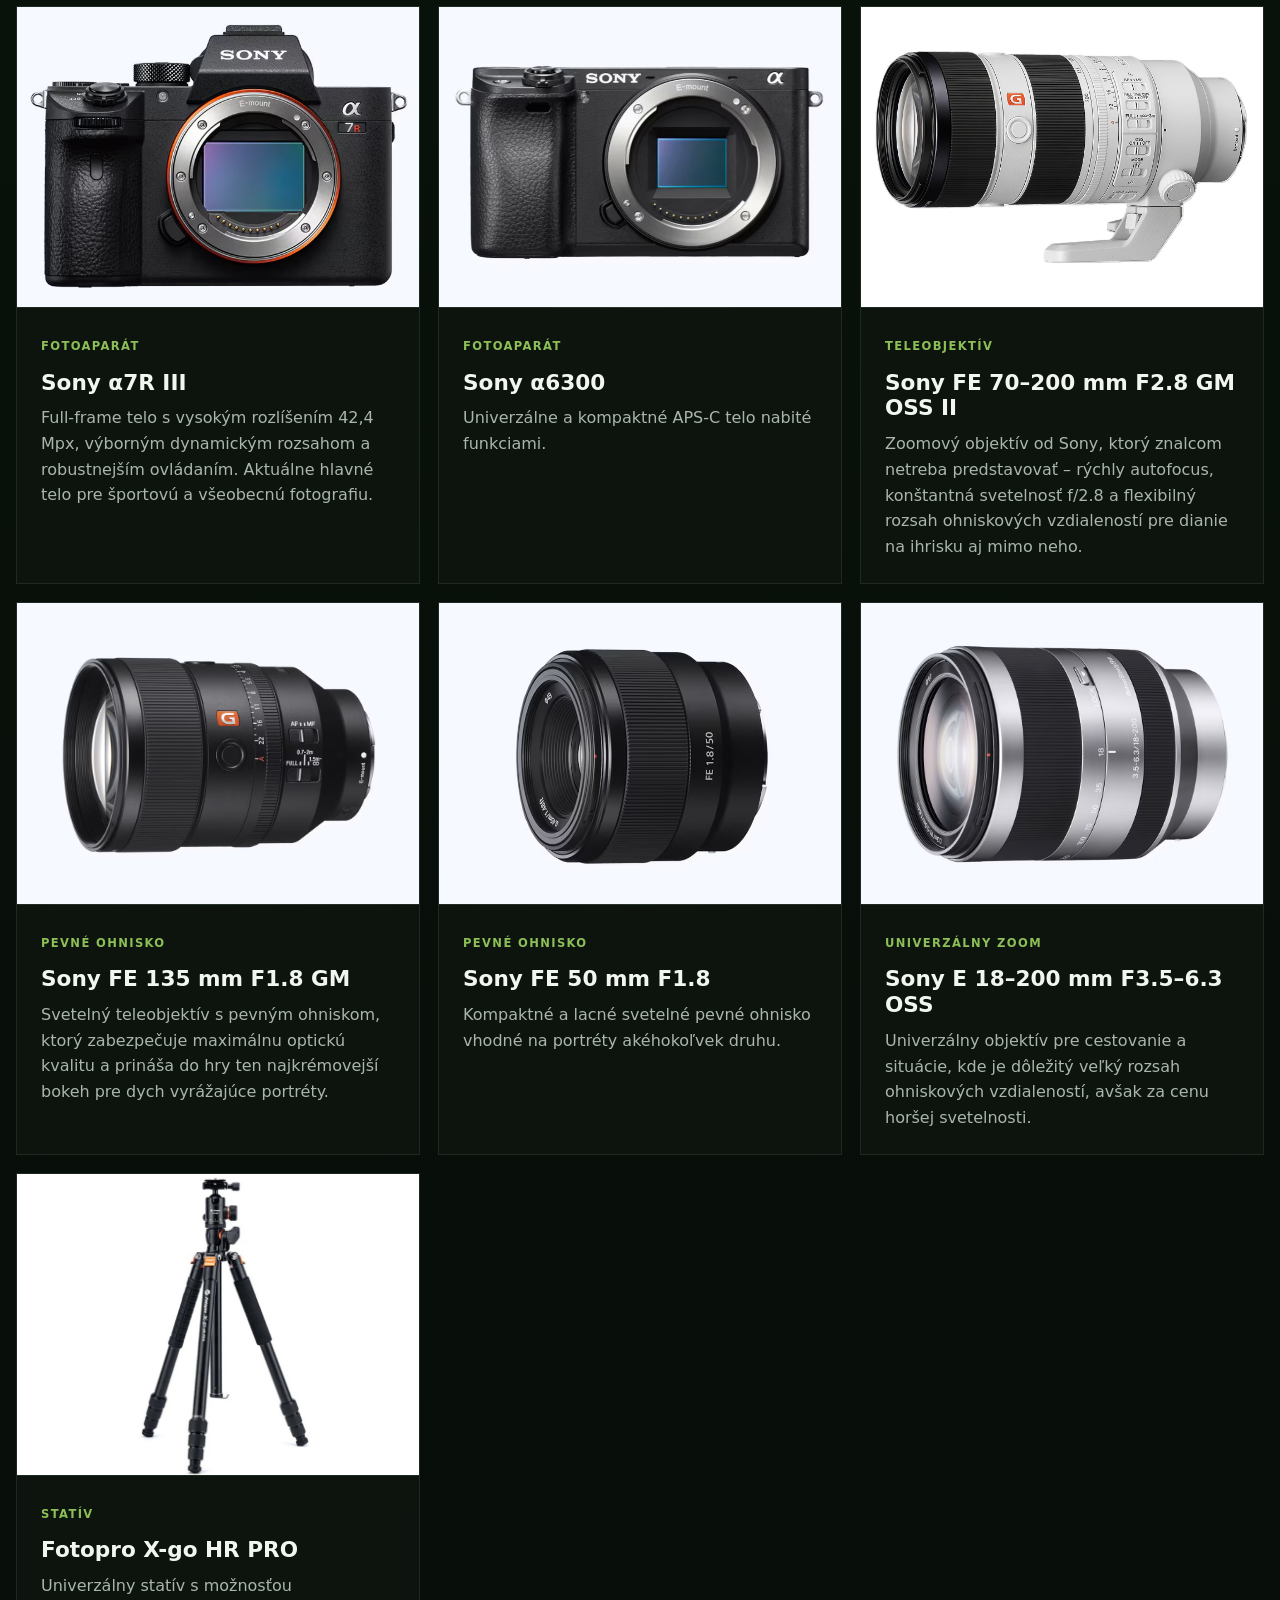
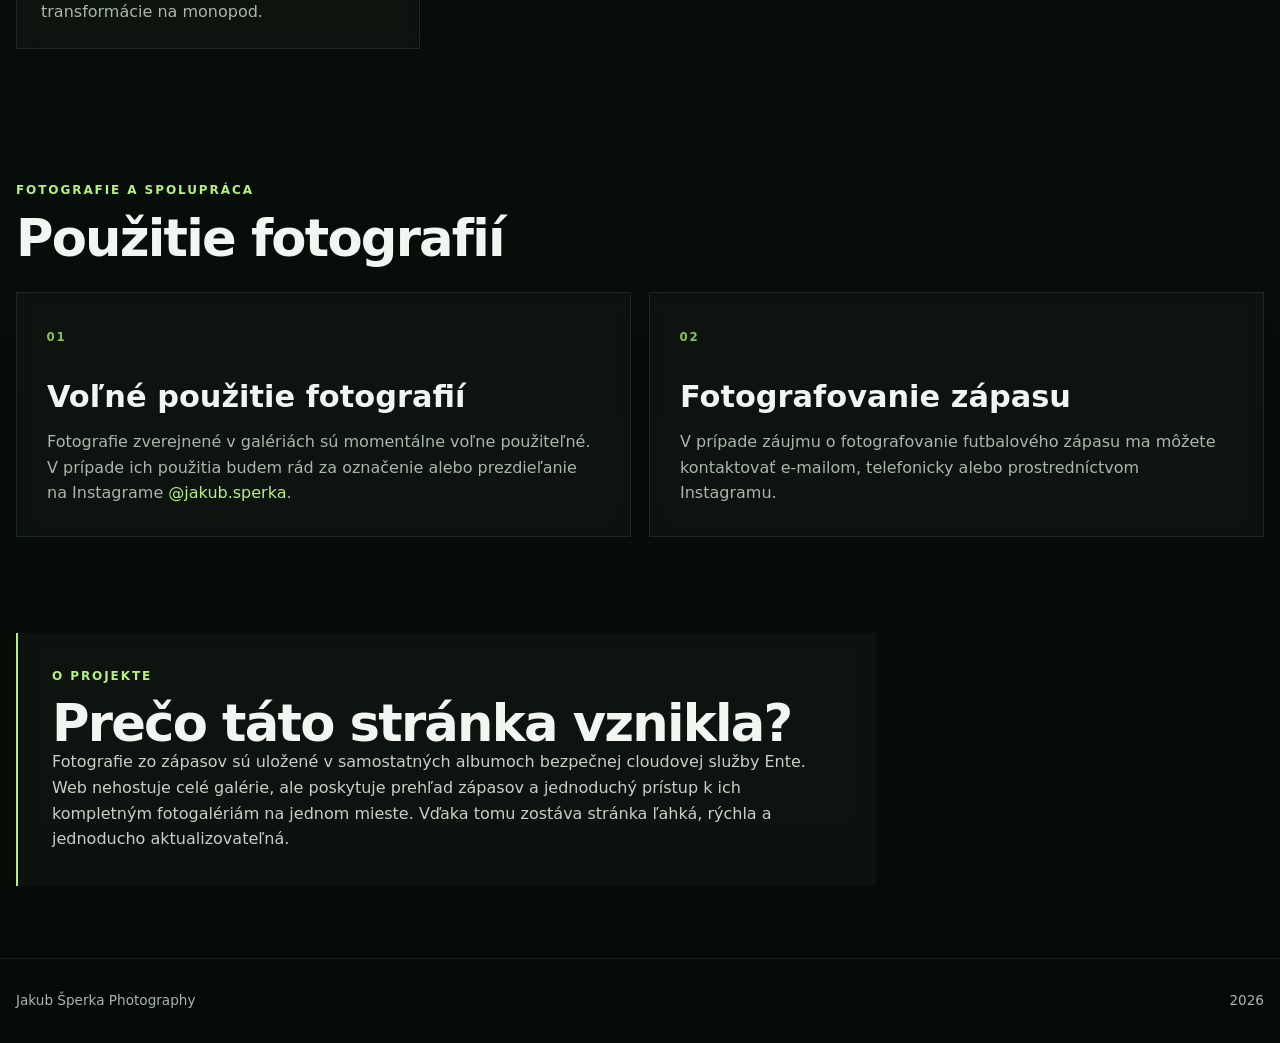
==== commit 0596e453: "Add files via upload" ====
--- a/about.html
+++ b/about.html
@@ -114,6 +114,22 @@
       <div class="gear-grid">
         <article class="gear-card">
           <div class="gear-image">
+            <img src="images/gear/sony-a7r3.jpg" alt="Sony α7R III" loading="lazy"
+                 onerror="this.style.display='none'; this.nextElementSibling.hidden=false;">
+            <span class="gear-image-placeholder" hidden>Pridaj fotku techniky</span>
+          </div>
+          <div class="gear-content">
+            <span class="gear-type">Fotoaparát</span>
+            <h3>Sony α7R III</h3>
+            <p>
+              Full-frame telo s vysokým rozlíšením 42,4 Mpx, výborným dynamickým rozsahom
+              a robustnejším ovládaním. Aktuálne hlavné telo pre športovú a všeobecnú fotografiu.
+            </p>
+          </div>
+        </article>
+
+        <article class="gear-card">
+          <div class="gear-image">
             <img src="images/gear/sony-a6300.jpg" alt="Sony α6300" loading="lazy"
                  onerror="this.style.display='none'; this.nextElementSibling.hidden=false;">
             <span class="gear-image-placeholder" hidden>Pridaj fotku techniky</span>
